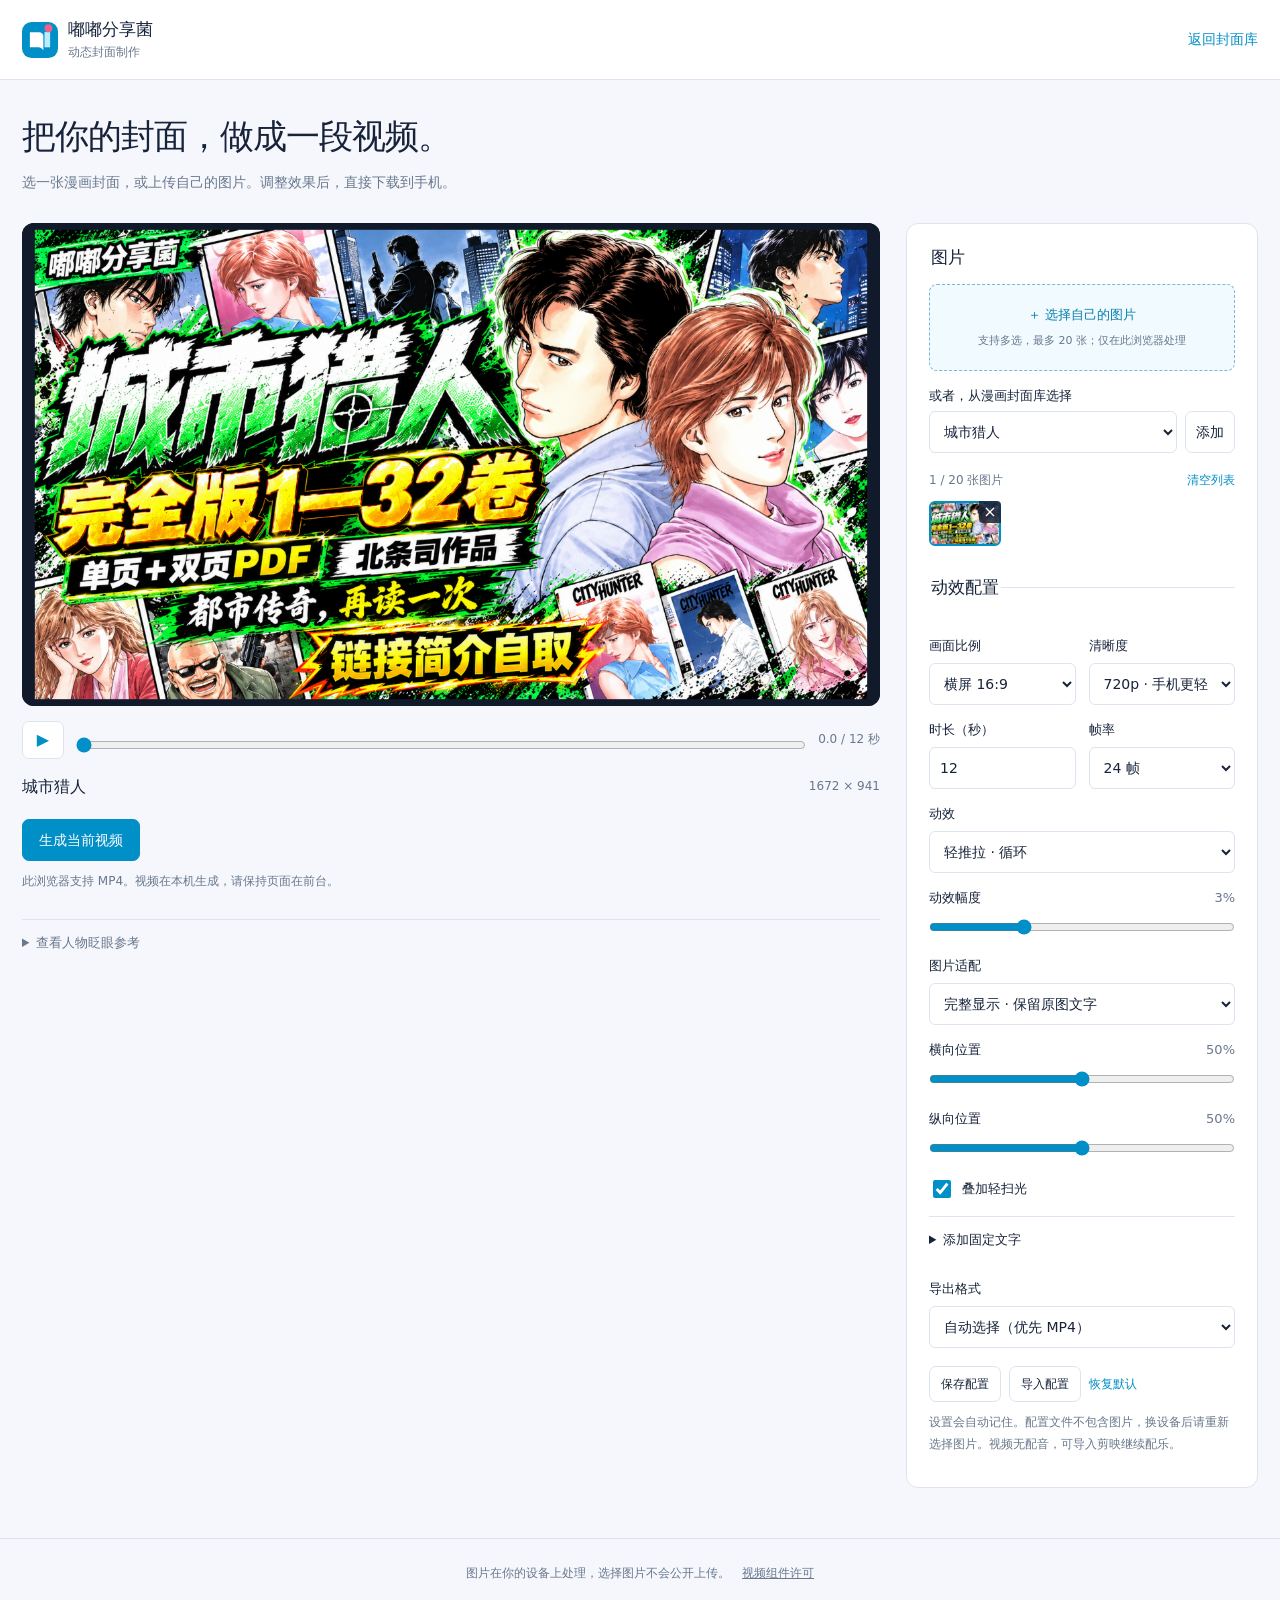
==== motion.html @ 4b8345e6 "Add configurable local image motion maker" ====
<!doctype html>
<html lang="zh-CN">
<head><meta charset="UTF-8"><meta name="viewport" content="width=device-width, initial-scale=1"><meta name="theme-color" content="#008fc7"><title>自定义动态封面 · 嘟嘟分享菌</title><link rel="icon" href="icon.svg" type="image/svg+xml"><link rel="stylesheet" href="motion.css?v=20261021-1"></head>
<body>
<header><a class="brand" href="./"><img src="icon.svg" width="36" height="36" alt=""><span>嘟嘟分享菌<small>动态封面制作</small></span></a><a class="back" href="./">返回封面库</a></header>
<main>
  <div class="intro"><h1>把你的封面，做成一段视频。</h1><p>选一张漫画封面，或上传自己的图片。调整效果后，直接下载到手机。</p></div>
  <div class="workspace">
    <section class="preview-panel" aria-label="动效预览">
      <div class="stage"><canvas id="preview" width="1280" height="720" aria-label="当前图片动效预览"></canvas><div id="loading" class="stage-message">正在载入封面…</div></div>
      <div class="playback"><button id="play" class="square" aria-label="播放预览" disabled>▶</button><input id="seek" type="range" min="0" max="12" step="0.01" value="0" aria-label="预览进度"><output id="time">0.0 / 12 秒</output></div>
      <div class="source-line"><strong id="source-name">正在载入…</strong><span id="source-size"></span></div>
      <div class="export-bar"><button id="export" class="primary" disabled>生成当前视频</button><button id="export-all" class="secondary" hidden>生成整组视频</button><button id="cancel" class="secondary" hidden>停止生成</button></div>
      <p id="capability" class="hint">正在检测此浏览器可导出的视频格式…</p>
      <div id="progress-box" hidden><progress id="progress" max="100" value="0"></progress><p id="progress-text" role="status"></p></div>
      <p id="message" class="message" role="status" aria-live="polite"></p>
      <section id="results-section" class="results" hidden><div class="section-heading"><h2>已生成的视频</h2><button id="download-all" class="secondary" hidden>打包下载 ZIP</button></div><p class="hint">点“下载视频”保存；手机也可以打开视频后长按保存或使用浏览器下载。</p><ul id="results"></ul></section>
      <details class="sample"><summary>查看人物眨眼参考</summary><video src="videos/city-hunter-motion.mp4" poster="previews/003.webp" controls playsinline preload="none"></video><p>这个样片使用了单独制作的闭眼画面。本页自定义图片提供推拉、平移和扫光，不会自动让任意人物眨眼。</p></details>
    </section>
    <aside class="settings-panel">
      <fieldset id="image-controls"><legend>图片</legend>
        <label class="upload" for="upload"><strong>＋ 选择自己的图片</strong><span>支持多选，最多 20 张；仅在此浏览器处理</span><input id="upload" type="file" accept="image/png,image/jpeg,image/webp,image/avif" multiple></label>
        <label for="library">或者，从漫画封面库选择</label><div class="row"><select id="library" aria-label="漫画封面"><option value="">正在载入封面库…</option></select><button id="add-library" class="secondary" disabled>添加</button></div>
        <div class="queue-head"><span id="queue-count">当前图片</span><button id="clear-queue" class="text-button">清空列表</button></div><div id="queue" class="queue" aria-label="图片列表"></div>
      </fieldset>
      <fieldset id="config-controls"><legend>动效配置</legend>
        <div class="two"><label>画面比例<select id="ratio"><option value="16:9">横屏 16:9</option><option value="9:16">竖屏 9:16</option><option value="1:1">方形 1:1</option></select></label><label>清晰度<select id="resolution"><option value="720">720p · 手机更轻松</option><option value="1080">1080p · 更清晰</option></select></label></div>
        <div class="two"><label>时长（秒）<input id="duration" type="number" min="3" max="30" step="1" value="12"></label><label>帧率<select id="fps"><option value="24">24 帧</option><option value="30">30 帧</option></select></label></div>
        <label>动效<select id="style"><option value="breathe">轻推拉 · 循环</option><option value="push">缓缓放大</option><option value="pull">缓缓缩小</option><option value="pan">左右平移</option><option value="still">保持静止 · 可叠加扫光</option></select></label>
        <label class="range-label">动效幅度 <output id="strength-value">3%</output><input id="strength" type="range" min="0" max="10" step="0.5" value="3"></label>
        <label>图片适配<select id="fit"><option value="contain">完整显示 · 保留原图文字</option><option value="cover">铺满画面 · 可能裁切边缘</option></select></label>
        <label class="range-label">横向位置 <output id="positionX-value">50%</output><input id="positionX" type="range" min="0" max="100" value="50"></label>
        <label class="range-label">纵向位置 <output id="positionY-value">50%</output><input id="positionY" type="range" min="0" max="100" value="50"></label>
        <label class="check"><input id="glint" type="checkbox" checked>叠加轻扫光</label>
        <details><summary>添加固定文字</summary><label class="check"><input id="textEnabled" type="checkbox">显示自定义文字</label><label>文字内容（最多 40 字）<input id="text" type="text" maxlength="40" value="链接简介自取"></label><div class="two"><label>位置<select id="textPosition"><option value="bottom">底部</option><option value="top">顶部</option><option value="center">中间</option></select></label><label>字号<select id="textSize"><option value="4">小</option><option value="6" selected>中</option><option value="8">大</option></select></label></div><p class="hint">此处添加的文字固定不动。图片本身的文字会随图片一起移动。</p></details>
        <label>导出格式<select id="format"><option value="auto">自动选择（优先 MP4）</option><option value="mp4">MP4 · H.264</option><option value="webm">WebM</option></select></label>
        <div class="config-actions"><button id="save-config" class="secondary">保存配置</button><label class="file-button secondary" for="import-config">导入配置<input id="import-config" type="file" accept=".json,application/json"></label><button id="reset" class="text-button">恢复默认</button></div>
        <p class="hint">设置会自动记住。配置文件不包含图片，换设备后请重新选择图片。视频无配音，可导入剪映继续配乐。</p>
      </fieldset>
    </aside>
  </div>
</main><footer>图片在你的设备上处理，选择图片不会公开上传。<a href="vendor/MEDIABUNNY-LICENSE.txt">视频组件许可</a></footer>
<noscript>请启用浏览器 JavaScript 后使用动态封面制作功能。</noscript>
<script type="module" src="motion.js?v=20261021-1"></script>
</body></html>
---- motion.css ----
:root{--paper:#f5f7fc;--ink:#17233a;--muted:#69788d;--blue:#008fc7;--line:#dce4ef;font-family:"Microsoft YaHei","PingFang SC",system-ui,sans-serif;color:var(--ink);background:var(--paper);font-synthesis:none}*{box-sizing:border-box}body{margin:0}button,input,select{font:inherit}button,a,input,select,summary{touch-action:manipulation}button,a{ -webkit-tap-highlight-color:transparent}button,.file-button{cursor:pointer}button:disabled{opacity:.48;cursor:wait}button:focus-visible,a:focus-visible,input:focus-visible,select:focus-visible,summary:focus-visible{outline:3px solid #f1b738;outline-offset:3px}[hidden]{display:none!important}header{height:80px;background:#fff;border-bottom:1px solid var(--line);padding:0 max(22px,calc((100% - 1280px)/2));display:flex;align-items:center;justify-content:space-between}.brand{display:flex;gap:10px;align-items:center;color:var(--ink);text-decoration:none;font-weight:800;font-size:17px}.brand small{display:block;color:var(--muted);font-size:12px;font-weight:400;margin-top:3px}.back{color:var(--blue);font-size:14px;text-decoration:none}main{max-width:1280px;margin:0 auto;padding:34px 22px 50px}.intro h1{font-size:clamp(24px,3vw,34px);letter-spacing:-1px;margin:0 0 10px}.intro p{color:var(--muted);font-size:14px;line-height:1.8;margin:0 0 28px}.workspace{display:grid;grid-template-columns:minmax(0,1fr) 352px;gap:26px;align-items:start}.preview-panel{position:sticky;top:20px;min-width:0}.stage{position:relative;display:flex;justify-content:center;align-items:center;background:#111a2b;border-radius:12px;overflow:hidden;min-height:150px}.stage canvas{display:block;max-width:100%;width:auto;max-height:520px;height:auto;aspect-ratio:16/9}.stage-message{position:absolute;inset:0;display:grid;place-items:center;background:#111a2bdb;color:#fff;text-align:center;padding:25px}.playback{display:flex;align-items:center;gap:12px;padding:15px 0 10px}.square{height:38px;width:42px;border:1px solid var(--line);background:#fff;border-radius:7px;color:var(--blue)}.playback input{flex:1;min-width:0;accent-color:var(--blue)}.playback output{font-size:12px;color:var(--muted);white-space:nowrap;font-variant-numeric:tabular-nums}.source-line{display:flex;justify-content:space-between;align-items:center;gap:12px;line-height:1.6;margin:5px 0 20px}.source-line strong{overflow-wrap:anywhere}.source-line span{color:var(--muted);font-size:12px;white-space:nowrap}.export-bar{display:flex;gap:10px;flex-wrap:wrap}.primary,.secondary,.file-button{display:inline-flex;justify-content:center;align-items:center;min-height:42px;padding:10px 16px;border-radius:7px;border:1px solid var(--line);text-decoration:none;font-weight:650;font-size:14px;line-height:1.4}.primary{background:var(--blue);border-color:var(--blue);color:#fff}.secondary{background:#fff;color:var(--ink)}.text-button{background:transparent;border:0;color:var(--blue);padding:7px 0;font-size:12px}.hint{font-size:12px;color:var(--muted);line-height:1.8;margin:10px 0}.message{font-size:14px;line-height:1.7;color:#996412;min-height:0;margin:8px 0;overflow-wrap:anywhere}.message.error{color:#b52e36}progress{width:100%;height:9px;accent-color:var(--blue);margin-top:16px}#progress-text{font-size:13px;color:var(--muted)}.settings-panel{min-width:0;background:#fff;border:1px solid var(--line);border-radius:12px;padding:22px}fieldset{margin:0;padding:0;border:0;min-width:0}fieldset+fieldset{border-top:1px solid var(--line);margin-top:22px;padding-top:22px}legend{font-size:17px;font-weight:800;margin-bottom:15px}label{display:block;font-size:13px;line-height:1.6;margin:0 0 15px}input[type=text],input[type=number],select{width:100%;height:42px;margin-top:6px;border:1px solid var(--line);border-radius:6px;background:#fff;padding:0 10px;color:var(--ink);min-width:0;font-size:14px}input[type=range]{width:100%;margin:10px 0 0;accent-color:var(--blue)}.two{display:grid;grid-template-columns:1fr 1fr;gap:13px}.range-label output{float:right;color:var(--muted);font-variant-numeric:tabular-nums}.check{display:flex;align-items:center;gap:8px}.check input{width:18px;height:18px;accent-color:var(--blue)}.upload{position:relative;text-align:center;border:1px dashed #77b9d6;background:#f0faff;border-radius:8px;padding:20px 10px;cursor:pointer;color:#087eab}.upload span{display:block;font-size:11px;font-weight:400;margin-top:6px;color:var(--muted)}.upload input,.file-button input{position:absolute;width:1px;height:1px;overflow:hidden;opacity:0}.upload:focus-within,.file-button:focus-within{outline:3px solid #f1b738}.row{display:flex;align-items:center;gap:8px;margin-top:-10px}.row select{flex:1;width:0;margin:0}.row button{padding:10px}.queue-head{display:flex;align-items:center;justify-content:space-between;font-size:12px;color:var(--muted);margin-top:12px}.queue{display:flex;gap:7px;overflow-x:auto;padding:5px 0 8px}.queue-item{flex:0 0 72px;position:relative}.queue-item button.select-image{padding:0;background:#edf2f7;border:2px solid transparent;border-radius:6px;overflow:hidden;width:72px;height:45px;display:block}.queue-item .select-image[aria-pressed=true]{border-color:var(--blue)}.queue-item img{width:100%;height:100%;object-fit:cover}.queue-item .remove{position:absolute;right:0;top:0;line-height:20px;width:22px;height:22px;padding:0;background:#19253cdb;color:white;border:0;border-radius:0 4px 0 4px;font-size:16px}.config-actions{display:flex;gap:8px;align-items:center;flex-wrap:wrap;margin-top:18px}.config-actions .secondary{font-size:12px;padding:8px 11px;min-height:36px;margin:0}.config-actions .file-button{position:relative}details{border-top:1px solid var(--line);padding-top:14px;margin:15px 0}summary{cursor:pointer;font-size:13px;font-weight:650;margin-bottom:15px}.sample{margin-top:26px;color:var(--muted)}.sample video{width:100%;max-height:350px}.sample p{font-size:12px;line-height:1.8}.results{margin-top:24px;padding-top:20px;border-top:1px solid var(--line)}.section-heading{display:flex;justify-content:space-between;align-items:center;gap:10px}.section-heading h2{font-size:16px;margin:0}.results ul{padding:0;list-style:none;display:grid;gap:8px}.result{display:grid;grid-template-columns:minmax(0,1fr) auto;gap:8px;align-items:center;background:white;border:1px solid var(--line);border-radius:7px;padding:12px}.result strong{font-size:13px;display:block;overflow-wrap:anywhere}.result small{font-size:11px;color:var(--muted)}.result nav{display:flex;gap:8px;align-items:center}.result a{font-size:12px;color:var(--blue);text-decoration:none;white-space:nowrap}footer{border-top:1px solid var(--line);padding:24px;color:var(--muted);font-size:12px;text-align:center;line-height:1.8}footer a{color:var(--muted);margin-left:12px}@media(max-width:860px){.workspace{grid-template-columns:minmax(0,1fr) 310px;gap:18px}.settings-panel{padding:17px}.intro h1{letter-spacing:-.6px}}@media(max-width:680px){header{height:68px;padding:0 16px}.brand{font-size:15px}main{padding:24px 16px 36px}.intro p{margin-bottom:20px}.workspace{display:flex;flex-direction:column;gap:22px}.preview-panel{position:static;width:100%}.stage canvas{max-height:420px}.settings-panel{width:100%;padding:20px}.source-line{margin-bottom:14px}.export-bar .primary{flex:1}.playback{gap:8px}.back{font-size:12px}.result{grid-template-columns:1fr}.result nav{justify-content:flex-end}.intro h1{font-size:25px}input[type=text],input[type=number],select{font-size:16px}footer{padding:20px}}
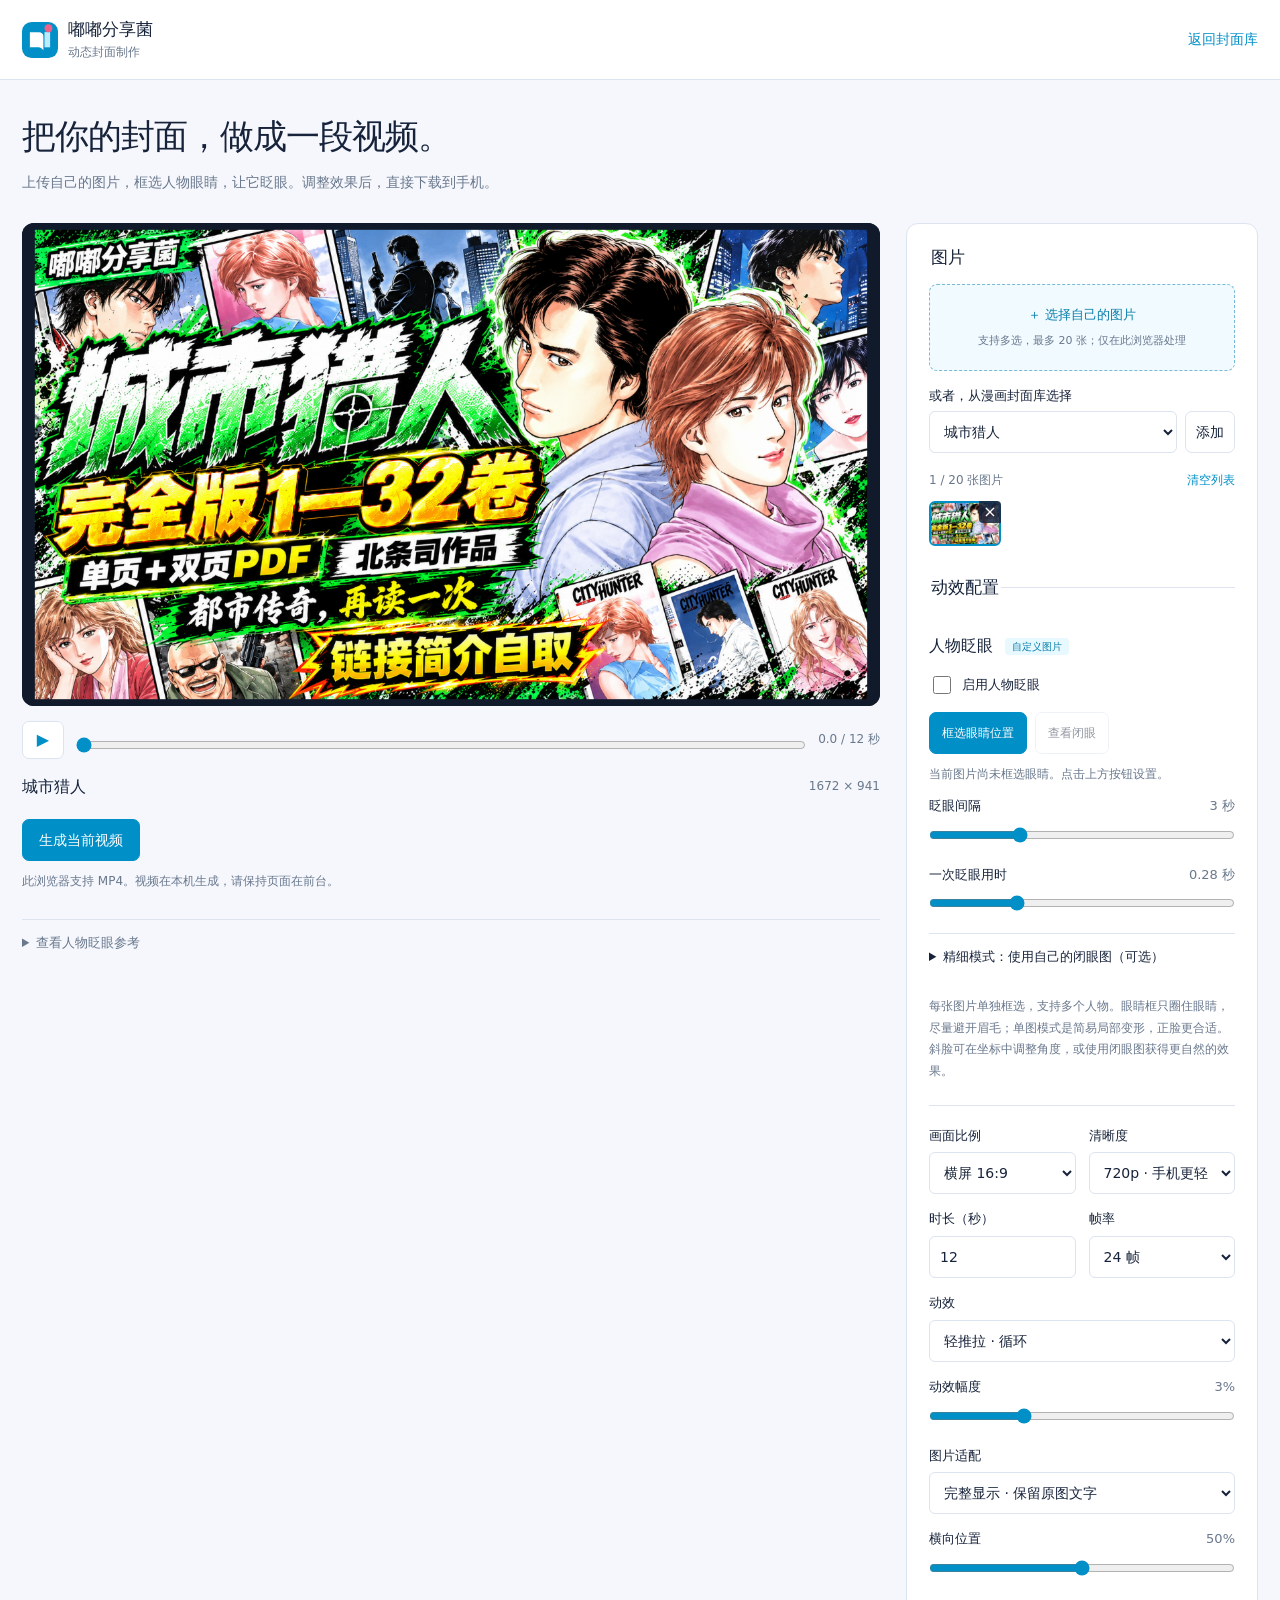
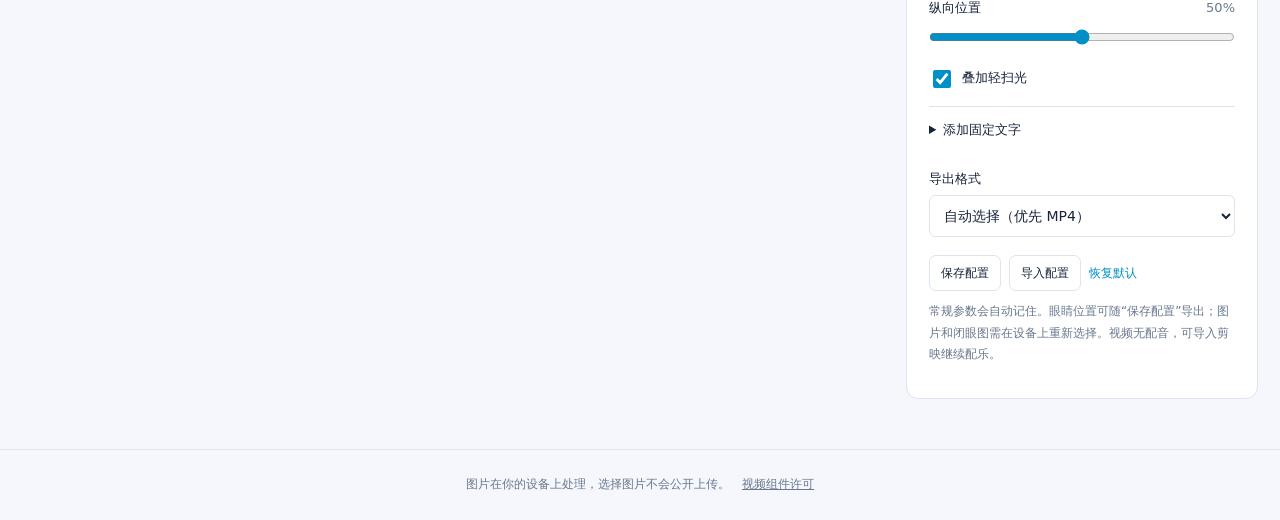
==== commit 2f119832: "Add custom image blinking with eye selection and keyframes" ====
--- a/motion.html
+++ b/motion.html
@@ -1,10 +1,10 @@
 <!doctype html>
 <html lang="zh-CN">
-<head><meta charset="UTF-8"><meta name="viewport" content="width=device-width, initial-scale=1"><meta name="theme-color" content="#008fc7"><title>自定义动态封面 · 嘟嘟分享菌</title><link rel="icon" href="icon.svg" type="image/svg+xml"><link rel="stylesheet" href="motion.css?v=20261021-1"></head>
+<head><meta charset="UTF-8"><meta name="viewport" content="width=device-width, initial-scale=1"><meta name="theme-color" content="#008fc7"><title>自定义动态封面 · 嘟嘟分享菌</title><link rel="icon" href="icon.svg" type="image/svg+xml"><link rel="stylesheet" href="motion.css?v=20261023-1"></head>
 <body>
 <header><a class="brand" href="./"><img src="icon.svg" width="36" height="36" alt=""><span>嘟嘟分享菌<small>动态封面制作</small></span></a><a class="back" href="./">返回封面库</a></header>
 <main>
-  <div class="intro"><h1>把你的封面，做成一段视频。</h1><p>选一张漫画封面，或上传自己的图片。调整效果后，直接下载到手机。</p></div>
+  <div class="intro"><h1>把你的封面，做成一段视频。</h1><p>上传自己的图片，框选人物眼睛，让它眨眼。调整效果后，直接下载到手机。</p></div>
   <div class="workspace">
     <section class="preview-panel" aria-label="动效预览">
       <div class="stage"><canvas id="preview" width="1280" height="720" aria-label="当前图片动效预览"></canvas><div id="loading" class="stage-message">正在载入封面…</div></div>
@@ -15,7 +15,7 @@
       <div id="progress-box" hidden><progress id="progress" max="100" value="0"></progress><p id="progress-text" role="status"></p></div>
       <p id="message" class="message" role="status" aria-live="polite"></p>
       <section id="results-section" class="results" hidden><div class="section-heading"><h2>已生成的视频</h2><button id="download-all" class="secondary" hidden>打包下载 ZIP</button></div><p class="hint">点“下载视频”保存；手机也可以打开视频后长按保存或使用浏览器下载。</p><ul id="results"></ul></section>
-      <details class="sample"><summary>查看人物眨眼参考</summary><video src="videos/city-hunter-motion.mp4" poster="previews/003.webp" controls playsinline preload="none"></video><p>这个样片使用了单独制作的闭眼画面。本页自定义图片提供推拉、平移和扫光，不会自动让任意人物眨眼。</p></details>
+      <details class="sample"><summary>查看人物眨眼参考</summary><video src="videos/city-hunter-motion.mp4" poster="previews/003.webp" controls playsinline preload="none"></video><p>可在右侧“人物眨眼”中框选自己的图片。单图模式直接生成局部闭合效果；使用人物位置一致的闭眼图，能保留更自然的眼皮细节。</p></details>
     </section>
     <aside class="settings-panel">
       <fieldset id="image-controls"><legend>图片</legend>
@@ -24,6 +24,16 @@
         <div class="queue-head"><span id="queue-count">当前图片</span><button id="clear-queue" class="text-button">清空列表</button></div><div id="queue" class="queue" aria-label="图片列表"></div>
       </fieldset>
       <fieldset id="config-controls"><legend>动效配置</legend>
+        <section class="blink-settings" aria-labelledby="blink-heading"><h2 id="blink-heading">人物眨眼 <span>自定义图片</span></h2>
+          <label class="check"><input id="blinkEnabled" type="checkbox">启用人物眨眼</label>
+          <div class="blink-actions"><button id="blink-setup" class="primary" disabled>框选眼睛位置</button><button id="blink-preview-closed" class="secondary" disabled aria-pressed="false">查看闭眼</button></div>
+          <p id="blink-status" class="hint" role="status">选择图片后，一只眼睛框一个框。</p>
+          <label class="range-label">眨眼间隔 <output id="blinkInterval-value">3 秒</output><input id="blinkInterval" type="range" min="1" max="8" step=".5" value="3"></label>
+          <label class="range-label">一次眨眼用时 <output id="blinkDuration-value">0.28 秒</output><input id="blinkDuration" type="range" min=".12" max=".7" step=".02" value=".28"></label>
+          <details><summary>精细模式：使用自己的闭眼图（可选）</summary><p class="hint">上传与原图构图、人物位置一致的闭眼图片。仅替换已框选的眼睛，原有标题和其他画面保持不变。</p><label class="file-button secondary" for="blink-keyframe">选择闭眼图片<input id="blink-keyframe" type="file" accept="image/png,image/jpeg,image/webp,image/avif"></label><p id="blink-keyframe-name" class="hint">未设置：使用单图局部闭合</p><button id="blink-remove-keyframe" class="text-button" hidden>移除闭眼图</button></details>
+          <div id="blink-import-box" hidden><p class="hint">配置中包含眼睛位置。确认与当前图片对应后应用。</p><button id="blink-apply-import" class="secondary">应用导入的眼睛位置</button></div>
+          <p class="hint">每张图片单独框选，支持多个人物。眼睛框只圈住眼睛，尽量避开眉毛；单图模式是简易局部变形，正脸更合适。斜脸可在坐标中调整角度，或使用闭眼图获得更自然的效果。</p>
+        </section>
         <div class="two"><label>画面比例<select id="ratio"><option value="16:9">横屏 16:9</option><option value="9:16">竖屏 9:16</option><option value="1:1">方形 1:1</option></select></label><label>清晰度<select id="resolution"><option value="720">720p · 手机更轻松</option><option value="1080">1080p · 更清晰</option></select></label></div>
         <div class="two"><label>时长（秒）<input id="duration" type="number" min="3" max="30" step="1" value="12"></label><label>帧率<select id="fps"><option value="24">24 帧</option><option value="30">30 帧</option></select></label></div>
         <label>动效<select id="style"><option value="breathe">轻推拉 · 循环</option><option value="push">缓缓放大</option><option value="pull">缓缓缩小</option><option value="pan">左右平移</option><option value="still">保持静止 · 可叠加扫光</option></select></label>
@@ -35,11 +45,12 @@
         <details><summary>添加固定文字</summary><label class="check"><input id="textEnabled" type="checkbox">显示自定义文字</label><label>文字内容（最多 40 字）<input id="text" type="text" maxlength="40" value="链接简介自取"></label><div class="two"><label>位置<select id="textPosition"><option value="bottom">底部</option><option value="top">顶部</option><option value="center">中间</option></select></label><label>字号<select id="textSize"><option value="4">小</option><option value="6" selected>中</option><option value="8">大</option></select></label></div><p class="hint">此处添加的文字固定不动。图片本身的文字会随图片一起移动。</p></details>
         <label>导出格式<select id="format"><option value="auto">自动选择（优先 MP4）</option><option value="mp4">MP4 · H.264</option><option value="webm">WebM</option></select></label>
         <div class="config-actions"><button id="save-config" class="secondary">保存配置</button><label class="file-button secondary" for="import-config">导入配置<input id="import-config" type="file" accept=".json,application/json"></label><button id="reset" class="text-button">恢复默认</button></div>
-        <p class="hint">设置会自动记住。配置文件不包含图片，换设备后请重新选择图片。视频无配音，可导入剪映继续配乐。</p>
+        <p class="hint">常规参数会自动记住。眼睛位置可随“保存配置”导出；图片和闭眼图需在设备上重新选择。视频无配音，可导入剪映继续配乐。</p>
       </fieldset>
     </aside>
   </div>
 </main><footer>图片在你的设备上处理，选择图片不会公开上传。<a href="vendor/MEDIABUNNY-LICENSE.txt">视频组件许可</a></footer>
+<dialog id="eye-dialog" aria-labelledby="eye-heading"><div class="eye-heading"><div><h2 id="eye-heading">框选眼睛位置</h2><p>一只眼睛画一个框，尽量避开眉毛。手机可以先放大，再切换移动画布。</p></div><button id="eye-cancel" class="secondary" aria-label="取消框选">取消</button></div><div class="eye-toolbar"><button id="eye-tool" class="secondary" aria-pressed="false">当前：框选眼睛</button><label>放大 <input id="eye-zoom" type="range" min="100" max="600" step="25" value="100"><output id="eye-zoom-value">100%</output></label><button id="eye-undo" class="text-button">撤销上一个</button><button id="eye-clear" class="text-button">清空</button></div><div id="eye-scroller"><canvas id="eye-canvas" aria-label="在图片上拖动框选眼睛"></canvas></div><div class="eye-bottom"><span id="eye-count">已框选 0 / 12 只眼睛</span><button id="eye-save" class="primary">保存眼睛位置</button></div><details><summary>精确调整坐标（像素）</summary><div id="eye-list"></div></details></dialog>
 <noscript>请启用浏览器 JavaScript 后使用动态封面制作功能。</noscript>
-<script type="module" src="motion.js?v=20261021-1"></script>
+<script type="module" src="motion.js?v=20261023-1"></script>
 </body></html>
--- a/motion.css
+++ b/motion.css
@@ -1 +1,3 @@
 :root{--paper:#f5f7fc;--ink:#17233a;--muted:#69788d;--blue:#008fc7;--line:#dce4ef;font-family:"Microsoft YaHei","PingFang SC",system-ui,sans-serif;color:var(--ink);background:var(--paper);font-synthesis:none}*{box-sizing:border-box}body{margin:0}button,input,select{font:inherit}button,a,input,select,summary{touch-action:manipulation}button,a{ -webkit-tap-highlight-color:transparent}button,.file-button{cursor:pointer}button:disabled{opacity:.48;cursor:wait}button:focus-visible,a:focus-visible,input:focus-visible,select:focus-visible,summary:focus-visible{outline:3px solid #f1b738;outline-offset:3px}[hidden]{display:none!important}header{height:80px;background:#fff;border-bottom:1px solid var(--line);padding:0 max(22px,calc((100% - 1280px)/2));display:flex;align-items:center;justify-content:space-between}.brand{display:flex;gap:10px;align-items:center;color:var(--ink);text-decoration:none;font-weight:800;font-size:17px}.brand small{display:block;color:var(--muted);font-size:12px;font-weight:400;margin-top:3px}.back{color:var(--blue);font-size:14px;text-decoration:none}main{max-width:1280px;margin:0 auto;padding:34px 22px 50px}.intro h1{font-size:clamp(24px,3vw,34px);letter-spacing:-1px;margin:0 0 10px}.intro p{color:var(--muted);font-size:14px;line-height:1.8;margin:0 0 28px}.workspace{display:grid;grid-template-columns:minmax(0,1fr) 352px;gap:26px;align-items:start}.preview-panel{position:sticky;top:20px;min-width:0}.stage{position:relative;display:flex;justify-content:center;align-items:center;background:#111a2b;border-radius:12px;overflow:hidden;min-height:150px}.stage canvas{display:block;max-width:100%;width:auto;max-height:520px;height:auto;aspect-ratio:16/9}.stage-message{position:absolute;inset:0;display:grid;place-items:center;background:#111a2bdb;color:#fff;text-align:center;padding:25px}.playback{display:flex;align-items:center;gap:12px;padding:15px 0 10px}.square{height:38px;width:42px;border:1px solid var(--line);background:#fff;border-radius:7px;color:var(--blue)}.playback input{flex:1;min-width:0;accent-color:var(--blue)}.playback output{font-size:12px;color:var(--muted);white-space:nowrap;font-variant-numeric:tabular-nums}.source-line{display:flex;justify-content:space-between;align-items:center;gap:12px;line-height:1.6;margin:5px 0 20px}.source-line strong{overflow-wrap:anywhere}.source-line span{color:var(--muted);font-size:12px;white-space:nowrap}.export-bar{display:flex;gap:10px;flex-wrap:wrap}.primary,.secondary,.file-button{display:inline-flex;justify-content:center;align-items:center;min-height:42px;padding:10px 16px;border-radius:7px;border:1px solid var(--line);text-decoration:none;font-weight:650;font-size:14px;line-height:1.4}.primary{background:var(--blue);border-color:var(--blue);color:#fff}.secondary{background:#fff;color:var(--ink)}.text-button{background:transparent;border:0;color:var(--blue);padding:7px 0;font-size:12px}.hint{font-size:12px;color:var(--muted);line-height:1.8;margin:10px 0}.message{font-size:14px;line-height:1.7;color:#996412;min-height:0;margin:8px 0;overflow-wrap:anywhere}.message.error{color:#b52e36}progress{width:100%;height:9px;accent-color:var(--blue);margin-top:16px}#progress-text{font-size:13px;color:var(--muted)}.settings-panel{min-width:0;background:#fff;border:1px solid var(--line);border-radius:12px;padding:22px}fieldset{margin:0;padding:0;border:0;min-width:0}fieldset+fieldset{border-top:1px solid var(--line);margin-top:22px;padding-top:22px}legend{font-size:17px;font-weight:800;margin-bottom:15px}label{display:block;font-size:13px;line-height:1.6;margin:0 0 15px}input[type=text],input[type=number],select{width:100%;height:42px;margin-top:6px;border:1px solid var(--line);border-radius:6px;background:#fff;padding:0 10px;color:var(--ink);min-width:0;font-size:14px}input[type=range]{width:100%;margin:10px 0 0;accent-color:var(--blue)}.two{display:grid;grid-template-columns:1fr 1fr;gap:13px}.range-label output{float:right;color:var(--muted);font-variant-numeric:tabular-nums}.check{display:flex;align-items:center;gap:8px}.check input{width:18px;height:18px;accent-color:var(--blue)}.upload{position:relative;text-align:center;border:1px dashed #77b9d6;background:#f0faff;border-radius:8px;padding:20px 10px;cursor:pointer;color:#087eab}.upload span{display:block;font-size:11px;font-weight:400;margin-top:6px;color:var(--muted)}.upload input,.file-button input{position:absolute;width:1px;height:1px;overflow:hidden;opacity:0}.upload:focus-within,.file-button:focus-within{outline:3px solid #f1b738}.row{display:flex;align-items:center;gap:8px;margin-top:-10px}.row select{flex:1;width:0;margin:0}.row button{padding:10px}.queue-head{display:flex;align-items:center;justify-content:space-between;font-size:12px;color:var(--muted);margin-top:12px}.queue{display:flex;gap:7px;overflow-x:auto;padding:5px 0 8px}.queue-item{flex:0 0 72px;position:relative}.queue-item button.select-image{padding:0;background:#edf2f7;border:2px solid transparent;border-radius:6px;overflow:hidden;width:72px;height:45px;display:block}.queue-item .select-image[aria-pressed=true]{border-color:var(--blue)}.queue-item img{width:100%;height:100%;object-fit:cover}.queue-item .remove{position:absolute;right:0;top:0;line-height:20px;width:22px;height:22px;padding:0;background:#19253cdb;color:white;border:0;border-radius:0 4px 0 4px;font-size:16px}.config-actions{display:flex;gap:8px;align-items:center;flex-wrap:wrap;margin-top:18px}.config-actions .secondary{font-size:12px;padding:8px 11px;min-height:36px;margin:0}.config-actions .file-button{position:relative}details{border-top:1px solid var(--line);padding-top:14px;margin:15px 0}summary{cursor:pointer;font-size:13px;font-weight:650;margin-bottom:15px}.sample{margin-top:26px;color:var(--muted)}.sample video{width:100%;max-height:350px}.sample p{font-size:12px;line-height:1.8}.results{margin-top:24px;padding-top:20px;border-top:1px solid var(--line)}.section-heading{display:flex;justify-content:space-between;align-items:center;gap:10px}.section-heading h2{font-size:16px;margin:0}.results ul{padding:0;list-style:none;display:grid;gap:8px}.result{display:grid;grid-template-columns:minmax(0,1fr) auto;gap:8px;align-items:center;background:white;border:1px solid var(--line);border-radius:7px;padding:12px}.result strong{font-size:13px;display:block;overflow-wrap:anywhere}.result small{font-size:11px;color:var(--muted)}.result nav{display:flex;gap:8px;align-items:center}.result a{font-size:12px;color:var(--blue);text-decoration:none;white-space:nowrap}footer{border-top:1px solid var(--line);padding:24px;color:var(--muted);font-size:12px;text-align:center;line-height:1.8}footer a{color:var(--muted);margin-left:12px}@media(max-width:860px){.workspace{grid-template-columns:minmax(0,1fr) 310px;gap:18px}.settings-panel{padding:17px}.intro h1{letter-spacing:-.6px}}@media(max-width:680px){header{height:68px;padding:0 16px}.brand{font-size:15px}main{padding:24px 16px 36px}.intro p{margin-bottom:20px}.workspace{display:flex;flex-direction:column;gap:22px}.preview-panel{position:static;width:100%}.stage canvas{max-height:420px}.settings-panel{width:100%;padding:20px}.source-line{margin-bottom:14px}.export-bar .primary{flex:1}.playback{gap:8px}.back{font-size:12px}.result{grid-template-columns:1fr}.result nav{justify-content:flex-end}.intro h1{font-size:25px}input[type=text],input[type=number],select{font-size:16px}footer{padding:20px}}
+
+.blink-settings{border-bottom:1px solid var(--line);margin-bottom:20px;padding-bottom:12px}.blink-settings h2{font-size:16px;margin:0 0 16px}.blink-settings h2 span{font-size:10px;color:#087eab;background:#e7f8ff;padding:3px 7px;border-radius:4px;margin-left:6px;vertical-align:middle}.blink-actions{display:flex;gap:8px;flex-wrap:wrap}.blink-actions button{font-size:12px;padding:9px 12px}.blink-settings .file-button{margin:0;font-size:12px}#eye-dialog{width:min(1100px,calc(100vw - 30px));max-height:94dvh;border:1px solid var(--line);border-radius:12px;padding:22px;color:var(--ink);overflow-y:auto}#eye-dialog::backdrop{background:#111a2bb3}.eye-heading{display:flex;justify-content:space-between;align-items:flex-start;gap:15px}.eye-heading h2{margin:0;font-size:20px}.eye-heading p{font-size:12px;color:var(--muted);line-height:1.7;margin:8px 0 15px}.eye-toolbar{display:flex;align-items:center;gap:15px;flex-wrap:wrap;margin-bottom:12px}.eye-toolbar label{display:flex;align-items:center;gap:8px;margin:0;flex:1;min-width:190px}.eye-toolbar input{width:100px;flex:1;margin:0}.eye-toolbar output{font-size:12px;width:36px}#eye-scroller{height:min(53dvh,470px);overflow:auto;background:#111a2b;border-radius:6px;border:1px solid var(--line);overscroll-behavior:contain}#eye-canvas{display:block;touch-action:none;cursor:crosshair;max-width:none}.eye-bottom{position:sticky;bottom:-22px;display:flex;justify-content:space-between;align-items:center;gap:10px;background:#fff;padding:14px 0;z-index:1;font-size:12px}.eye-row{display:flex;align-items:center;gap:9px;margin:10px 0}.eye-row strong{font-size:12px;white-space:nowrap}.eye-row label{font-size:11px;flex:1;min-width:0;margin:0}.eye-row input{font-size:12px;padding:0 5px;height:34px;margin:3px 0 0}.eye-row button{white-space:nowrap}@media(max-width:680px){#eye-dialog{width:calc(100vw - 14px);padding:14px}.eye-toolbar{gap:8px}.eye-toolbar button{font-size:11px;min-height:34px;padding:7px 10px}.eye-toolbar label{order:2;flex-basis:100%}.eye-heading h2{font-size:18px}.eye-bottom{bottom:-14px}.eye-row{gap:5px}.eye-row strong{font-size:10px}.eye-row input{font-size:12px}#eye-scroller{height:43dvh}.blink-actions button:first-child{flex:1}}
